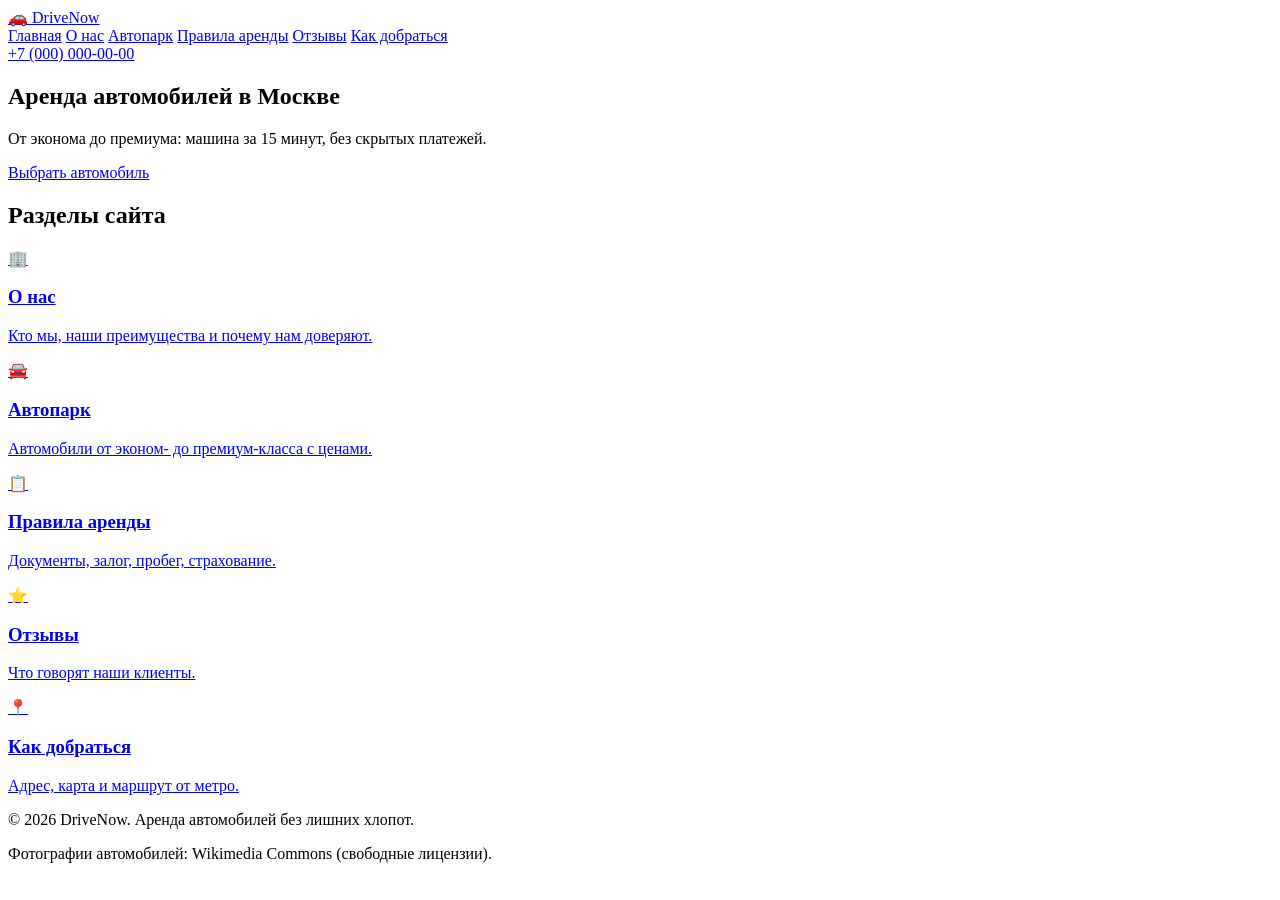
==== index.html @ f45eff08 "Add files via upload" ====
<!DOCTYPE html>
<html lang="ru">
<head>
    <meta charset="UTF-8">
    <meta name="viewport" content="width=device-width, initial-scale=1.0">
    <title>DriveNow — аренда автомобилей в Москве</title>
    <link rel="stylesheet" href="css/style.css">
</head>
<body>
    <header class="header">
        <div class="container header__inner">
            <a href="index.html" class="logo">🚗 Drive<span>Now</span></a>
            <nav class="nav">
                <a href="index.html" class="active">Главная</a>
                <a href="about.html">О нас</a>
                <a href="fleet.html">Автопарк</a>
                <a href="rules.html">Правила аренды</a>
                <a href="reviews.html">Отзывы</a>
                <a href="contacts.html">Как добраться</a>
            </nav>
            <a href="tel:+70000000000" class="phone">+7 (000) 000-00-00</a>
        </div>
    </header>

    <main>
        <section class="hero">
            <div class="container">
                <h1>Аренда автомобилей в Москве</h1>
                <p>От эконома до премиума: машина за 15 минут, без скрытых платежей.</p>
                <a href="fleet.html" class="btn">Выбрать автомобиль</a>
            </div>
        </section>

        <section class="container section">
            <h2>Разделы сайта</h2>
            <div class="tiles">
                <a href="about.html" class="tile">
                    <span class="tile__icon">🏢</span>
                    <h3>О нас</h3>
                    <p>Кто мы, наши преимущества и почему нам доверяют.</p>
                </a>
                <a href="fleet.html" class="tile">
                    <span class="tile__icon">🚘</span>
                    <h3>Автопарк</h3>
                    <p>Автомобили от эконом- до премиум-класса с ценами.</p>
                </a>
                <a href="rules.html" class="tile">
                    <span class="tile__icon">📋</span>
                    <h3>Правила аренды</h3>
                    <p>Документы, залог, пробег, страхование.</p>
                </a>
                <a href="reviews.html" class="tile">
                    <span class="tile__icon">⭐</span>
                    <h3>Отзывы</h3>
                    <p>Что говорят наши клиенты.</p>
                </a>
                <a href="contacts.html" class="tile">
                    <span class="tile__icon">📍</span>
                    <h3>Как добраться</h3>
                    <p>Адрес, карта и маршрут от метро.</p>
                </a>
            </div>
        </section>
    </main>

    <footer class="footer">
        <div class="container">
            <p>© 2026 DriveNow. Аренда автомобилей без лишних хлопот.</p>
            <p class="small">Фотографии автомобилей: Wikimedia Commons (свободные лицензии).</p>
            <!-- Сюда вставить код счётчика LiveInternet -->
        </div>
    </footer>
</body>
</html>
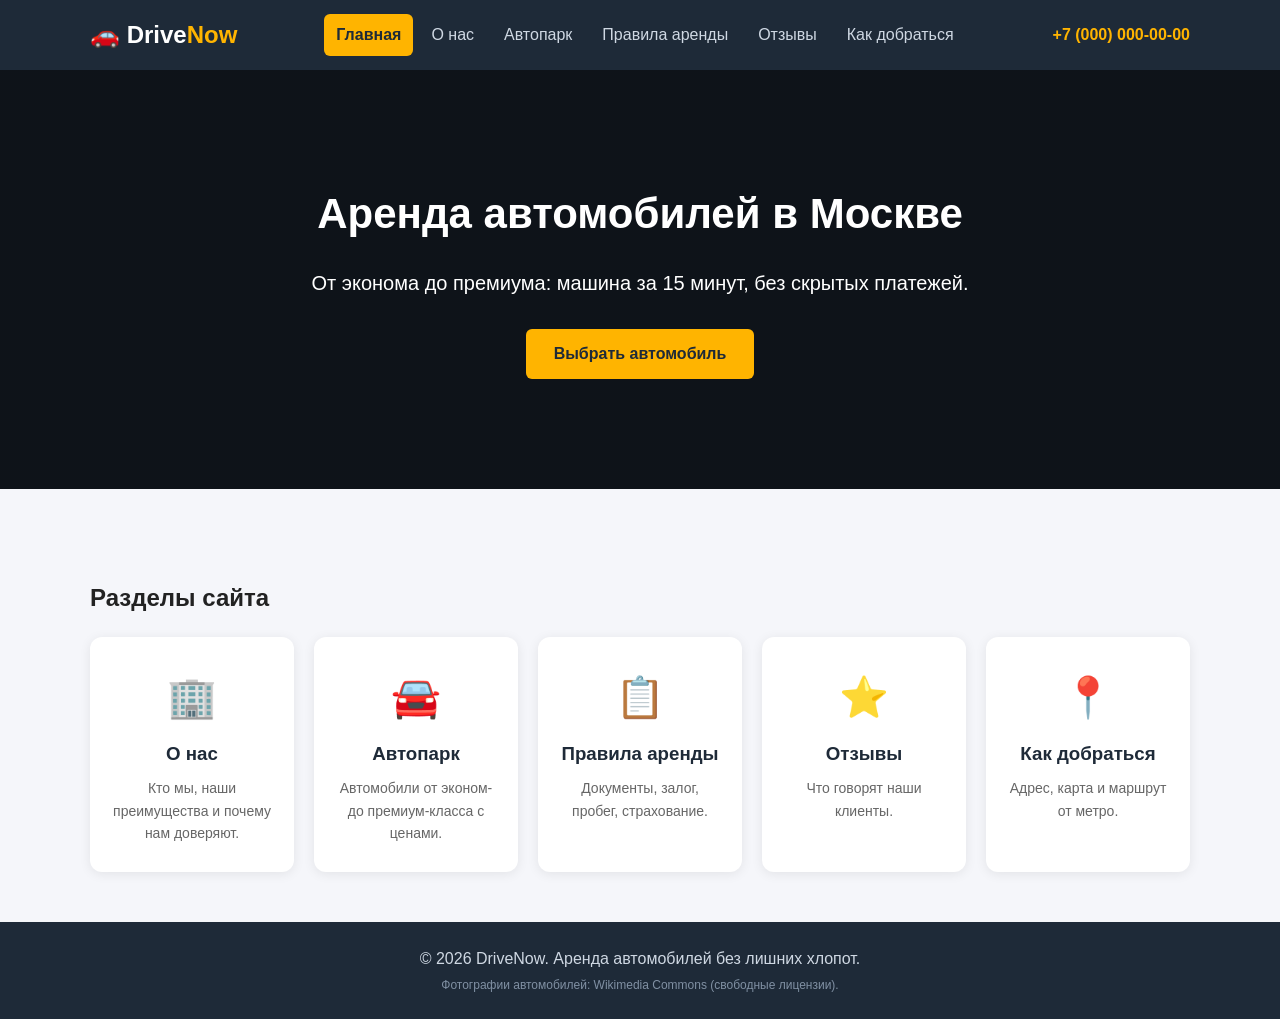
==== commit f135eacf: "Update index.html" ====
--- a/index.html
+++ b/index.html
@@ -68,7 +68,36 @@
             <p>© 2026 DriveNow. Аренда автомобилей без лишних хлопот.</p>
             <p class="small">Фотографии автомобилей: Wikimedia Commons (свободные лицензии).</p>
             <!-- Сюда вставить код счётчика LiveInternet -->
+            <!-- Top100 (Kraken) Counter -->
+            <script>
+                (function (w, d, c) {
+                (w[c] = w[c] || []).push(function() {
+                    var options = {
+                        project: 7753154,
+                    };
+                    try {
+                        w.top100Counter = new top100(options);
+                    } catch(e) { }
+                });
+                var n = d.getElementsByTagName("script")[0],
+                s = d.createElement("script"),
+                f = function () { n.parentNode.insertBefore(s, n); };
+                s.type = "text/javascript";
+                s.async = true;
+                s.src =
+                (d.location.protocol == "https:" ? "https:" : "http:") +
+                "//st.top100.ru/top100/top100.js";
+            
+                if (w.opera == "[object Opera]") {
+                d.addEventListener("DOMContentLoaded", f, false);
+            } else { f(); }
+            })(window, document, "_top100q");
+            </script>
+            <noscript>
+              <img src="//counter.rambler.ru/top100.cnt?pid=7753154" alt="Топ-100" />
+            </noscript>
+<!-- END Top100 (Kraken) Counter -->
         </div>
     </footer>
 </body>
-</html>+</html>
--- a/css/style.css
+++ b/css/style.css
@@ -0,0 +1,112 @@
+* { margin: 0; padding: 0; box-sizing: border-box; }
+
+body {
+    font-family: "Segoe UI", Arial, sans-serif;
+    color: #222; background: #f5f6fa; line-height: 1.6;
+    display: flex; flex-direction: column; min-height: 100vh;
+}
+main { flex: 1; }
+.container { max-width: 1140px; margin: 0 auto; padding: 0 20px; }
+h1, h2 { margin-bottom: 20px; }
+h2 { margin-top: 40px; }
+
+/* Шапка */
+.header { background: #1e2a38; position: sticky; top: 0; z-index: 10; }
+.header__inner { display: flex; align-items: center; justify-content: space-between; min-height: 70px; gap: 16px; }
+.logo { color: #fff; font-size: 24px; font-weight: 700; text-decoration: none; white-space: nowrap; }
+.logo span { color: #ffb400; }
+.nav { display: flex; gap: 6px; flex-wrap: wrap; }
+.nav a { color: #cfd8e3; text-decoration: none; padding: 8px 12px; border-radius: 6px; transition: .2s; }
+.nav a:hover { background: #2e3e52; color: #fff; }
+.nav a.active { background: #ffb400; color: #1e2a38; font-weight: 600; }
+.phone { color: #ffb400; text-decoration: none; font-weight: 600; white-space: nowrap; }
+
+/* Баннер */
+.hero {
+    background: linear-gradient(rgba(0,0,0,.55), rgba(0,0,0,.55)),
+                url("https://commons.wikimedia.org/wiki/Special:FilePath/2018_Toyota_Camry_(ASV70R)_Ascent_sedan_(2018-08-27)_01.jpg") center/cover, #1e2a38;
+    color: #fff; text-align: center; padding: 110px 0;
+}
+.hero h1 { font-size: 42px; }
+.hero p { font-size: 20px; margin-bottom: 30px; }
+
+.btn { display: inline-block; background: #ffb400; color: #1e2a38; padding: 12px 28px;
+       border-radius: 6px; text-decoration: none; font-weight: 600; transition: .2s; }
+.btn:hover { background: #e0a000; }
+.btn--small { padding: 8px 16px; font-size: 14px; }
+.section { padding: 50px 20px; }
+
+/* Плитки на главной */
+.tiles { display: grid; grid-template-columns: repeat(auto-fit, minmax(200px, 1fr)); gap: 20px; }
+.tile { background: #fff; padding: 28px 22px; border-radius: 12px; text-decoration: none; color: #222;
+        box-shadow: 0 2px 12px rgba(0,0,0,.08); transition: .2s; text-align: center; }
+.tile:hover { transform: translateY(-5px); border-bottom: 4px solid #ffb400; }
+.tile__icon { font-size: 40px; display: block; margin-bottom: 10px; }
+.tile h3 { margin-bottom: 8px; color: #1e2a38; }
+.tile p { color: #666; font-size: 14px; }
+
+/* О нас */
+.features { display: grid; grid-template-columns: repeat(auto-fit, minmax(220px, 1fr)); gap: 20px; margin-top: 30px; }
+.feature { background: #fff; padding: 24px; border-radius: 10px; box-shadow: 0 2px 10px rgba(0,0,0,.06); }
+.conditions { padding-left: 20px; }
+.conditions li { margin-bottom: 8px; }
+
+/* Автопарк */
+.cars { display: grid; grid-template-columns: repeat(auto-fill, minmax(320px, 1fr)); gap: 24px; }
+.card { background: #fff; border-radius: 12px; overflow: hidden; box-shadow: 0 2px 12px rgba(0,0,0,.08); transition: transform .2s; }
+.card:hover { transform: translateY(-5px); }
+.card img { width: 100%; height: 210px; object-fit: cover; display: block; background: #ddd; }
+.card__body { padding: 20px; }
+.badge { background: #e8eef6; color: #1e2a38; font-size: 12px; padding: 3px 10px; border-radius: 20px; }
+.card h3 { margin: 10px 0 4px; }
+.specs { color: #666; font-size: 14px; }
+.card__footer { display: flex; justify-content: space-between; align-items: center; margin-top: 16px; }
+.price { font-size: 22px; font-weight: 700; color: #1e2a38; }
+.price small { font-size: 13px; color: #888; font-weight: 400; }
+
+/* Правила */
+.rules { display: grid; gap: 20px; }
+.rule { background: #fff; padding: 24px; border-radius: 10px; box-shadow: 0 2px 10px rgba(0,0,0,.06); }
+.rule h3 { margin-bottom: 12px; color: #1e2a38; }
+.rule ul { padding-left: 20px; }
+.rule li { margin-bottom: 6px; }
+.table { border-collapse: collapse; margin: 10px 0 14px; width: 100%; max-width: 420px; }
+.table th, .table td { border: 1px solid #e0e4ea; padding: 8px 12px; text-align: left; }
+.table th { background: #f0f3f8; }
+
+/* Отзывы */
+.reviews { display: grid; grid-template-columns: repeat(auto-fit, minmax(300px, 1fr)); gap: 20px; }
+.review { background: #fff; padding: 24px; border-radius: 10px; border-left: 4px solid #ffb400; box-shadow: 0 2px 10px rgba(0,0,0,.06); }
+.review__head { display: flex; justify-content: space-between; }
+.date { color: #999; font-size: 14px; }
+.stars { color: #ffb400; font-size: 20px; margin: 6px 0 10px; }
+
+/* Как добраться */
+.contacts { display: grid; grid-template-columns: 1fr 1.5fr; gap: 24px; align-items: start; }
+.contact-info { background: #fff; padding: 24px; border-radius: 10px; box-shadow: 0 2px 10px rgba(0,0,0,.06); }
+.contact-info p { margin-bottom: 12px; }
+.contact-info a { color: #1e2a38; }
+.map { border-radius: 10px; overflow: hidden; box-shadow: 0 2px 10px rgba(0,0,0,.06); }
+.route { display: grid; grid-template-columns: repeat(auto-fit, minmax(300px, 1fr)); gap: 20px; }
+.route__item { background: #fff; padding: 24px; border-radius: 10px; border-left: 4px solid #1e2a38; box-shadow: 0 2px 10px rgba(0,0,0,.06); }
+.route__item ol { padding-left: 20px; margin-top: 10px; }
+.route__item li { margin-bottom: 6px; }
+.time { margin-top: 10px; color: #666; font-weight: 600; }
+.line { display: inline-block; width: 24px; height: 24px; border-radius: 50%; color: #fff;
+        text-align: center; font-size: 13px; line-height: 24px; vertical-align: middle; }
+.line--grey { background: #999; }
+.line--brown { background: #8d5b2d; }
+.note { margin-top: 24px; background: #fff8e1; padding: 14px 18px; border-radius: 8px; }
+
+/* Подвал */
+.footer { background: #1e2a38; color: #cfd8e3; text-align: center; padding: 24px 0; }
+.footer .small { font-size: 12px; color: #8090a3; margin-top: 4px; }
+
+/* Адаптив */
+@media (max-width: 900px) {
+    .header__inner { flex-direction: column; padding: 12px 20px; }
+    .nav { justify-content: center; }
+    .phone { display: none; }
+    .contacts { grid-template-columns: 1fr; }
+    .hero h1 { font-size: 30px; }
+}
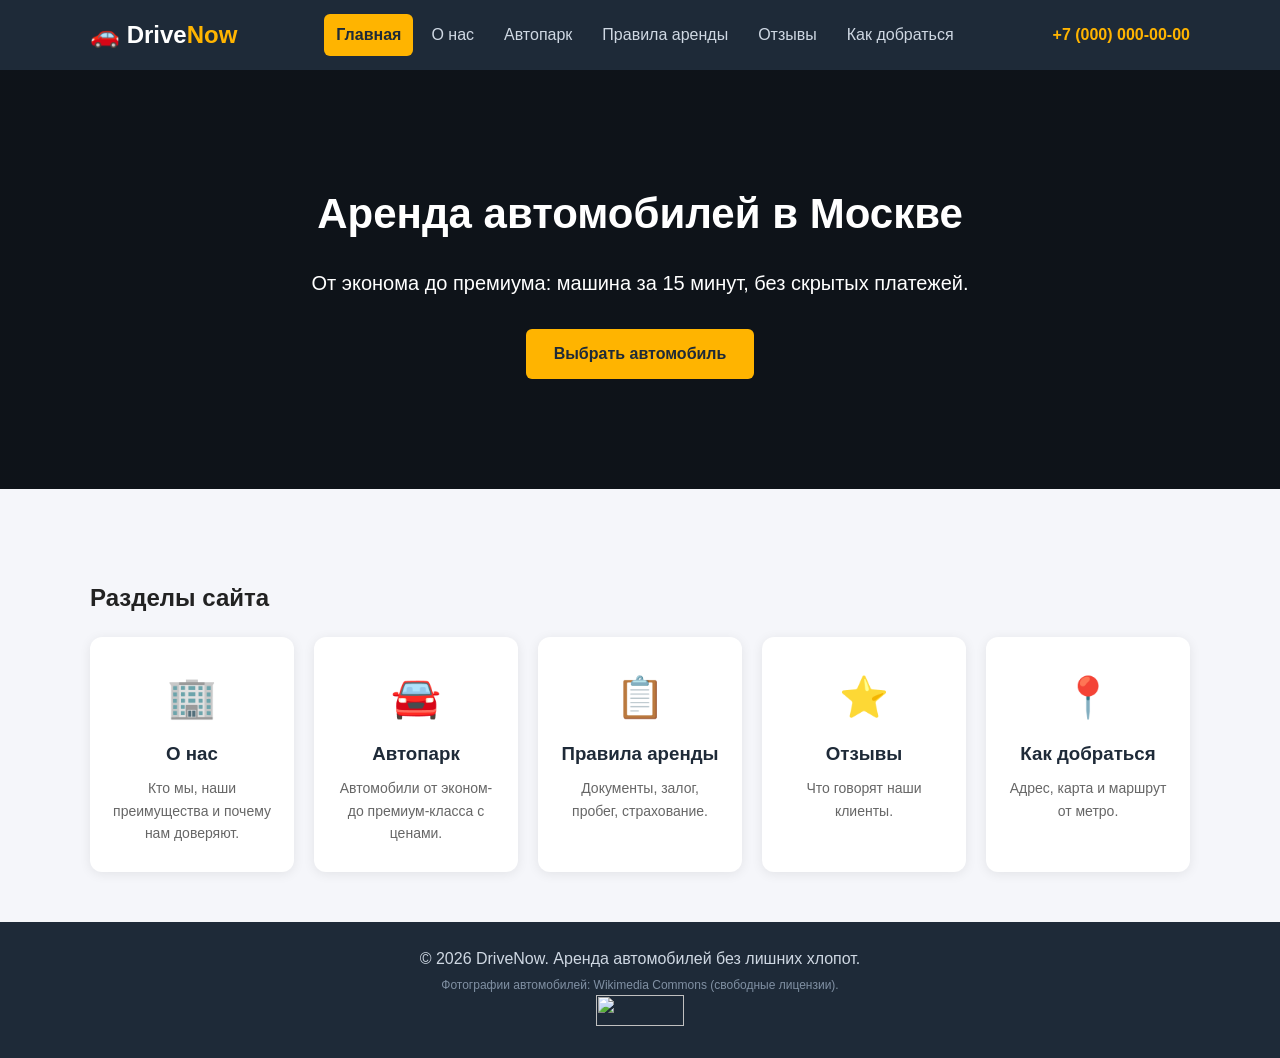
==== commit c0a8cd92: "Update index.html" ====
--- a/index.html
+++ b/index.html
@@ -96,7 +96,29 @@
             <noscript>
               <img src="//counter.rambler.ru/top100.cnt?pid=7753154" alt="Топ-100" />
             </noscript>
-<!-- END Top100 (Kraken) Counter -->
+            <!-- Top.Mail.Ru counter -->
+            <script type="text/javascript">
+            var _tmr = window._tmr || (window._tmr = []);
+            _tmr.push({id: "3806751", type: "pageView", start: (new Date()).getTime()});
+            (function (d, w, id) {
+              if (d.getElementById(id)) return;
+              var ts = d.createElement("script"); ts.type = "text/javascript"; ts.async = true; ts.id = id;
+              ts.src = "https://top-fwz1.mail.ru/js/code.js";
+              var f = function () {var s = d.getElementsByTagName("script")[0]; s.parentNode.insertBefore(ts, s);};
+              if (w.opera == "[object Opera]") { d.addEventListener("DOMContentLoaded", f, false); } else { f(); }
+            })(document, window, "tmr-code");
+            </script>
+            <noscript><div><img src="https://top-fwz1.mail.ru/counter?id=3806751;js=na" style="position:absolute;left:-9999px;" alt="Top.Mail.Ru" /></div></noscript>
+            <!--LiveInternet counter--><a href="https://www.liveinternet.ru/click"
+            target="_blank"><img id="licnt5962" width="88" height="31" style="border:0" 
+            title="LiveInternet: показано число просмотров и посетителей за 24 часа"
+            src="[data-uri]"
+            alt=""/></a><script>(function(d,s){d.getElementById("licnt5962").src=
+            "https://counter.yadro.ru/hit?t52.6;r"+escape(d.referrer)+
+            ((typeof(s)=="undefined")?"":";s"+s.width+"*"+s.height+"*"+
+            (s.colorDepth?s.colorDepth:s.pixelDepth))+";u"+escape(d.URL)+
+            ";h"+escape(d.title.substring(0,150))+";"+Math.random()})
+            (document,screen)</script><!--/LiveInternet-->
         </div>
     </footer>
 </body>
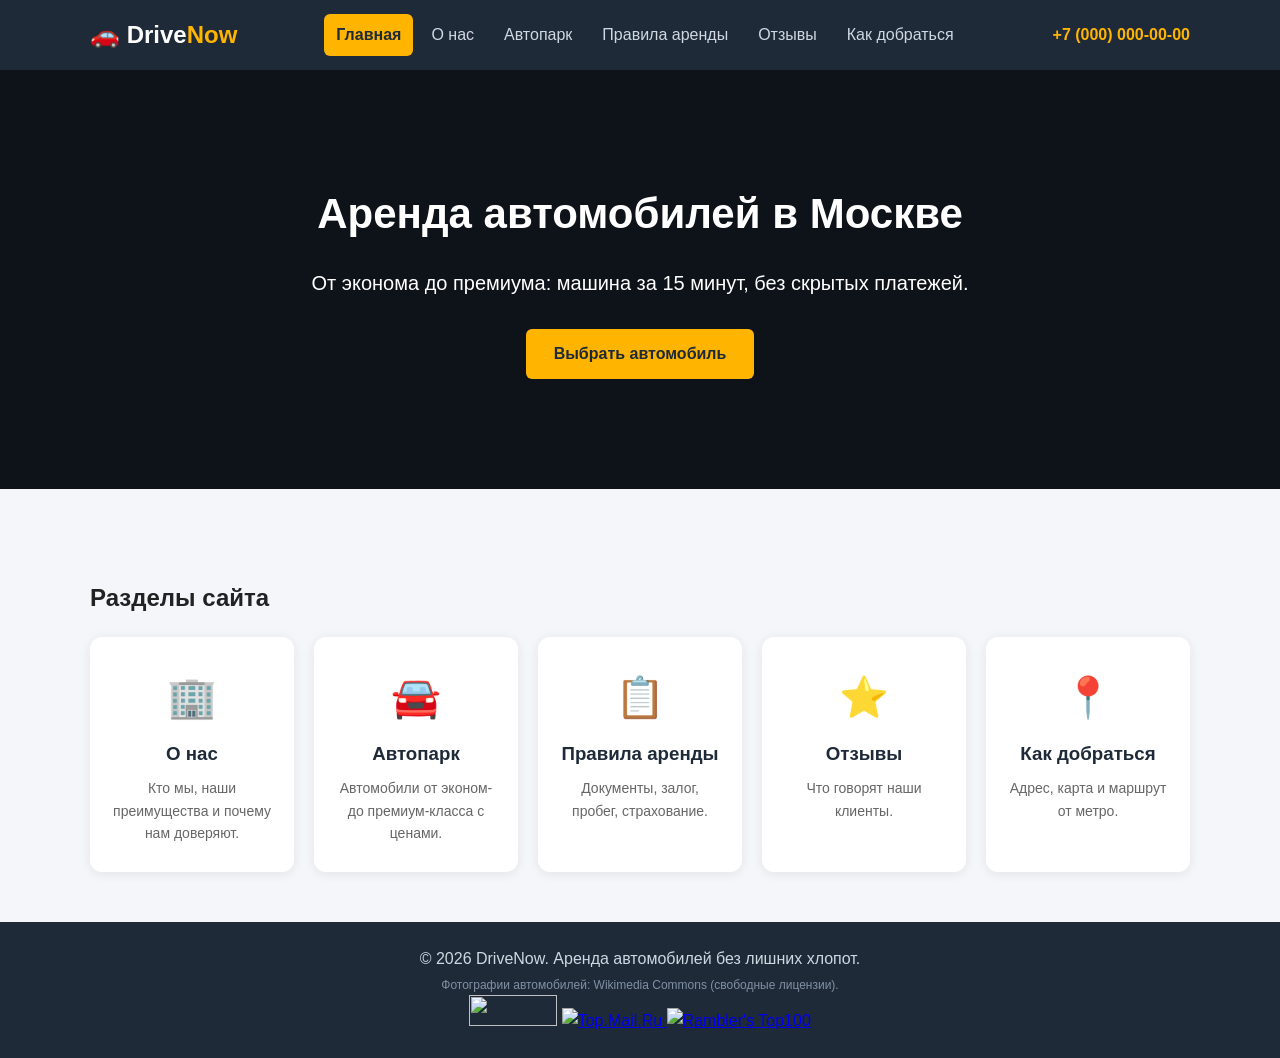
==== commit 735a57e3: "Update index.html" ====
--- a/index.html
+++ b/index.html
@@ -63,54 +63,14 @@
         </section>
     </main>
 
-    <footer class="footer">
-        <div class="container">
-            <p>© 2026 DriveNow. Аренда автомобилей без лишних хлопот.</p>
-            <p class="small">Фотографии автомобилей: Wikimedia Commons (свободные лицензии).</p>
-            <!-- Сюда вставить код счётчика LiveInternet -->
-            <!-- Top100 (Kraken) Counter -->
-            <script>
-                (function (w, d, c) {
-                (w[c] = w[c] || []).push(function() {
-                    var options = {
-                        project: 7753154,
-                    };
-                    try {
-                        w.top100Counter = new top100(options);
-                    } catch(e) { }
-                });
-                var n = d.getElementsByTagName("script")[0],
-                s = d.createElement("script"),
-                f = function () { n.parentNode.insertBefore(s, n); };
-                s.type = "text/javascript";
-                s.async = true;
-                s.src =
-                (d.location.protocol == "https:" ? "https:" : "http:") +
-                "//st.top100.ru/top100/top100.js";
-            
-                if (w.opera == "[object Opera]") {
-                d.addEventListener("DOMContentLoaded", f, false);
-            } else { f(); }
-            })(window, document, "_top100q");
-            </script>
-            <noscript>
-              <img src="//counter.rambler.ru/top100.cnt?pid=7753154" alt="Топ-100" />
-            </noscript>
-            <!-- Top.Mail.Ru counter -->
-            <script type="text/javascript">
-            var _tmr = window._tmr || (window._tmr = []);
-            _tmr.push({id: "3806751", type: "pageView", start: (new Date()).getTime()});
-            (function (d, w, id) {
-              if (d.getElementById(id)) return;
-              var ts = d.createElement("script"); ts.type = "text/javascript"; ts.async = true; ts.id = id;
-              ts.src = "https://top-fwz1.mail.ru/js/code.js";
-              var f = function () {var s = d.getElementsByTagName("script")[0]; s.parentNode.insertBefore(ts, s);};
-              if (w.opera == "[object Opera]") { d.addEventListener("DOMContentLoaded", f, false); } else { f(); }
-            })(document, window, "tmr-code");
-            </script>
-            <noscript><div><img src="https://top-fwz1.mail.ru/counter?id=3806751;js=na" style="position:absolute;left:-9999px;" alt="Top.Mail.Ru" /></div></noscript>
+<footer class="footer">
+    <div class="container">
+        <p>© 2026 DriveNow. Аренда автомобилей без лишних хлопот.</p>
+        <p class="small">Фотографии автомобилей: Wikimedia Commons (свободные лицензии).</p>
+
+        <div class="counters">
             <!--LiveInternet counter--><a href="https://www.liveinternet.ru/click"
-            target="_blank"><img id="licnt5962" width="88" height="31" style="border:0" 
+            target="_blank"><img id="licnt5962" width="88" height="31" style="border:0"
             title="LiveInternet: показано число просмотров и посетителей за 24 часа"
             src="[data-uri]"
             alt=""/></a><script>(function(d,s){d.getElementById("licnt5962").src=
@@ -119,7 +79,52 @@
             (s.colorDepth?s.colorDepth:s.pixelDepth))+";u"+escape(d.URL)+
             ";h"+escape(d.title.substring(0,150))+";"+Math.random()})
             (document,screen)</script><!--/LiveInternet-->
+
+            <!-- Top.Mail.Ru: видимый информер -->
+            <a href="https://top.mail.ru/jump?from=3806751" target="_blank">
+                <img src="https://top-fwz1.mail.ru/counter?id=3806751;t=479;l=1"
+                     width="88" height="31" style="border:0;" alt="Top.Mail.Ru">
+            </a>
+
+            <!-- Top100: видимая кнопка -->
+            <a href="https://top100.rambler.ru/navi/7753154/" target="_blank">
+                <img src="https://top100-images.rambler.ru/top100/banner-88x31-rambler-gray2.gif"
+                     width="88" height="31" style="border:0;" alt="Rambler's Top100">
+            </a>
         </div>
-    </footer>
+
+        <!-- Top100 (Kraken) Counter: сбор статистики -->
+        <script>
+            (function (w, d, c) {
+            (w[c] = w[c] || []).push(function() {
+                var options = { project: 7753154 };
+                try { w.top100Counter = new top100(options); } catch(e) { }
+            });
+            var n = d.getElementsByTagName("script")[0],
+            s = d.createElement("script"),
+            f = function () { n.parentNode.insertBefore(s, n); };
+            s.type = "text/javascript";
+            s.async = true;
+            s.src = (d.location.protocol == "https:" ? "https:" : "http:") + "//st.top100.ru/top100/top100.js";
+            if (w.opera == "[object Opera]") { d.addEventListener("DOMContentLoaded", f, false); } else { f(); }
+            })(window, document, "_top100q");
+        </script>
+        <noscript><img src="//counter.rambler.ru/top100.cnt?pid=7753154" alt="Топ-100" /></noscript>
+
+        <!-- Top.Mail.Ru counter: сбор статистики -->
+        <script type="text/javascript">
+        var _tmr = window._tmr || (window._tmr = []);
+        _tmr.push({id: "3806751", type: "pageView", start: (new Date()).getTime()});
+        (function (d, w, id) {
+          if (d.getElementById(id)) return;
+          var ts = d.createElement("script"); ts.type = "text/javascript"; ts.async = true; ts.id = id;
+          ts.src = "https://top-fwz1.mail.ru/js/code.js";
+          var f = function () {var s = d.getElementsByTagName("script")[0]; s.parentNode.insertBefore(ts, s);};
+          if (w.opera == "[object Opera]") { d.addEventListener("DOMContentLoaded", f, false); } else { f(); }
+        })(document, window, "tmr-code");
+        </script>
+        <noscript><div><img src="https://top-fwz1.mail.ru/counter?id=3806751;js=na" style="position:absolute;left:-9999px;" alt="Top.Mail.Ru" /></div></noscript>
+    </div>
+</footer>
 </body>
 </html>
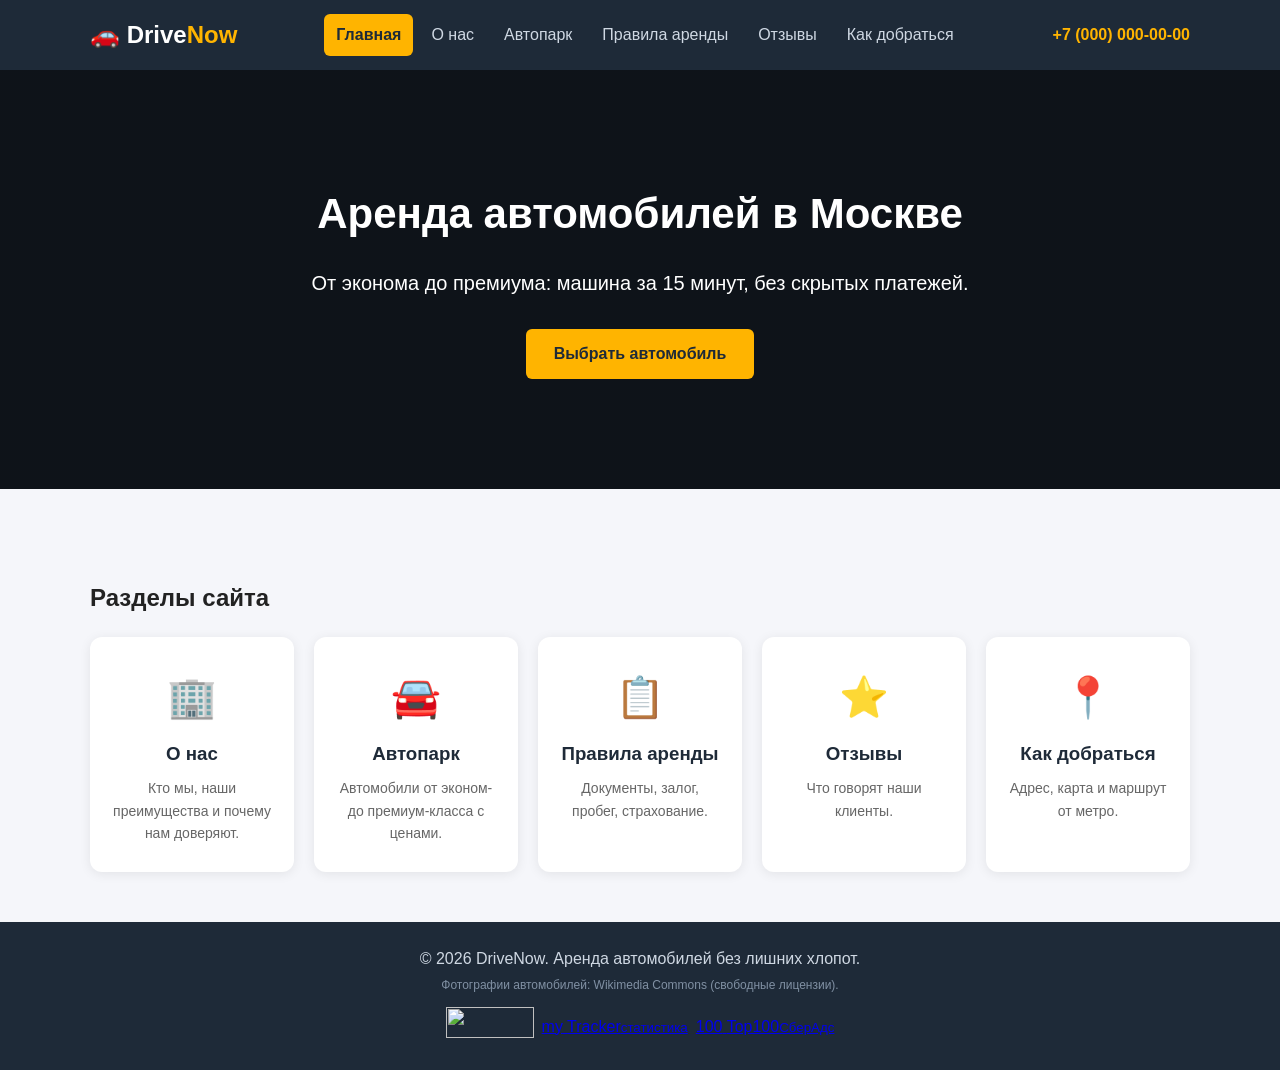
==== commit 75fb6483: "Update index.html" ====
--- a/index.html
+++ b/index.html
@@ -81,15 +81,18 @@
             (document,screen)</script><!--/LiveInternet-->
 
             <!-- Top.Mail.Ru: видимый информер -->
-            <a href="https://top.mail.ru/jump?from=3806751" target="_blank">
-                <img src="https://top-fwz1.mail.ru/counter?id=3806751;t=479;l=1"
-                     width="88" height="31" style="border:0;" alt="Top.Mail.Ru">
+            <!-- MyTracker (бывший Top.Mail.Ru): видимая кнопка -->
+            <a href="https://tracker.my.com/" target="_blank" class="counter-badge counter-badge--mytracker"
+               title="Статистика: MyTracker (Top.Mail.Ru)">
+                <span class="counter-badge__logo">my</span>
+                <span class="counter-badge__text">Tracker<small>статистика</small></span>
             </a>
-
-            <!-- Top100: видимая кнопка -->
-            <a href="https://top100.rambler.ru/navi/7753154/" target="_blank">
-                <img src="https://top100-images.rambler.ru/top100/banner-88x31-rambler-gray2.gif"
-                     width="88" height="31" style="border:0;" alt="Rambler's Top100">
+            
+            <!-- Top100 (СберАдс): видимая кнопка -->
+            <a href="https://ads.sber.ru/" target="_blank" class="counter-badge counter-badge--top100"
+               title="Статистика: Top100">
+                <span class="counter-badge__logo">100</span>
+                <span class="counter-badge__text">Top100<small>СберАдс</small></span>
             </a>
         </div>
 
--- a/css/style.css
+++ b/css/style.css
@@ -101,7 +101,7 @@
 /* Подвал */
 .footer { background: #1e2a38; color: #cfd8e3; text-align: center; padding: 24px 0; }
 .footer .small { font-size: 12px; color: #8090a3; margin-top: 4px; }
-
+.counters { display: flex; justify-content: center; align-items: center; gap: 8px; margin-top: 12px; flex-wrap: wrap; }
 /* Адаптив */
 @media (max-width: 900px) {
     .header__inner { flex-direction: column; padding: 12px 20px; }
@@ -109,4 +109,4 @@
     .phone { display: none; }
     .contacts { grid-template-columns: 1fr; }
     .hero h1 { font-size: 30px; }
-}+}
